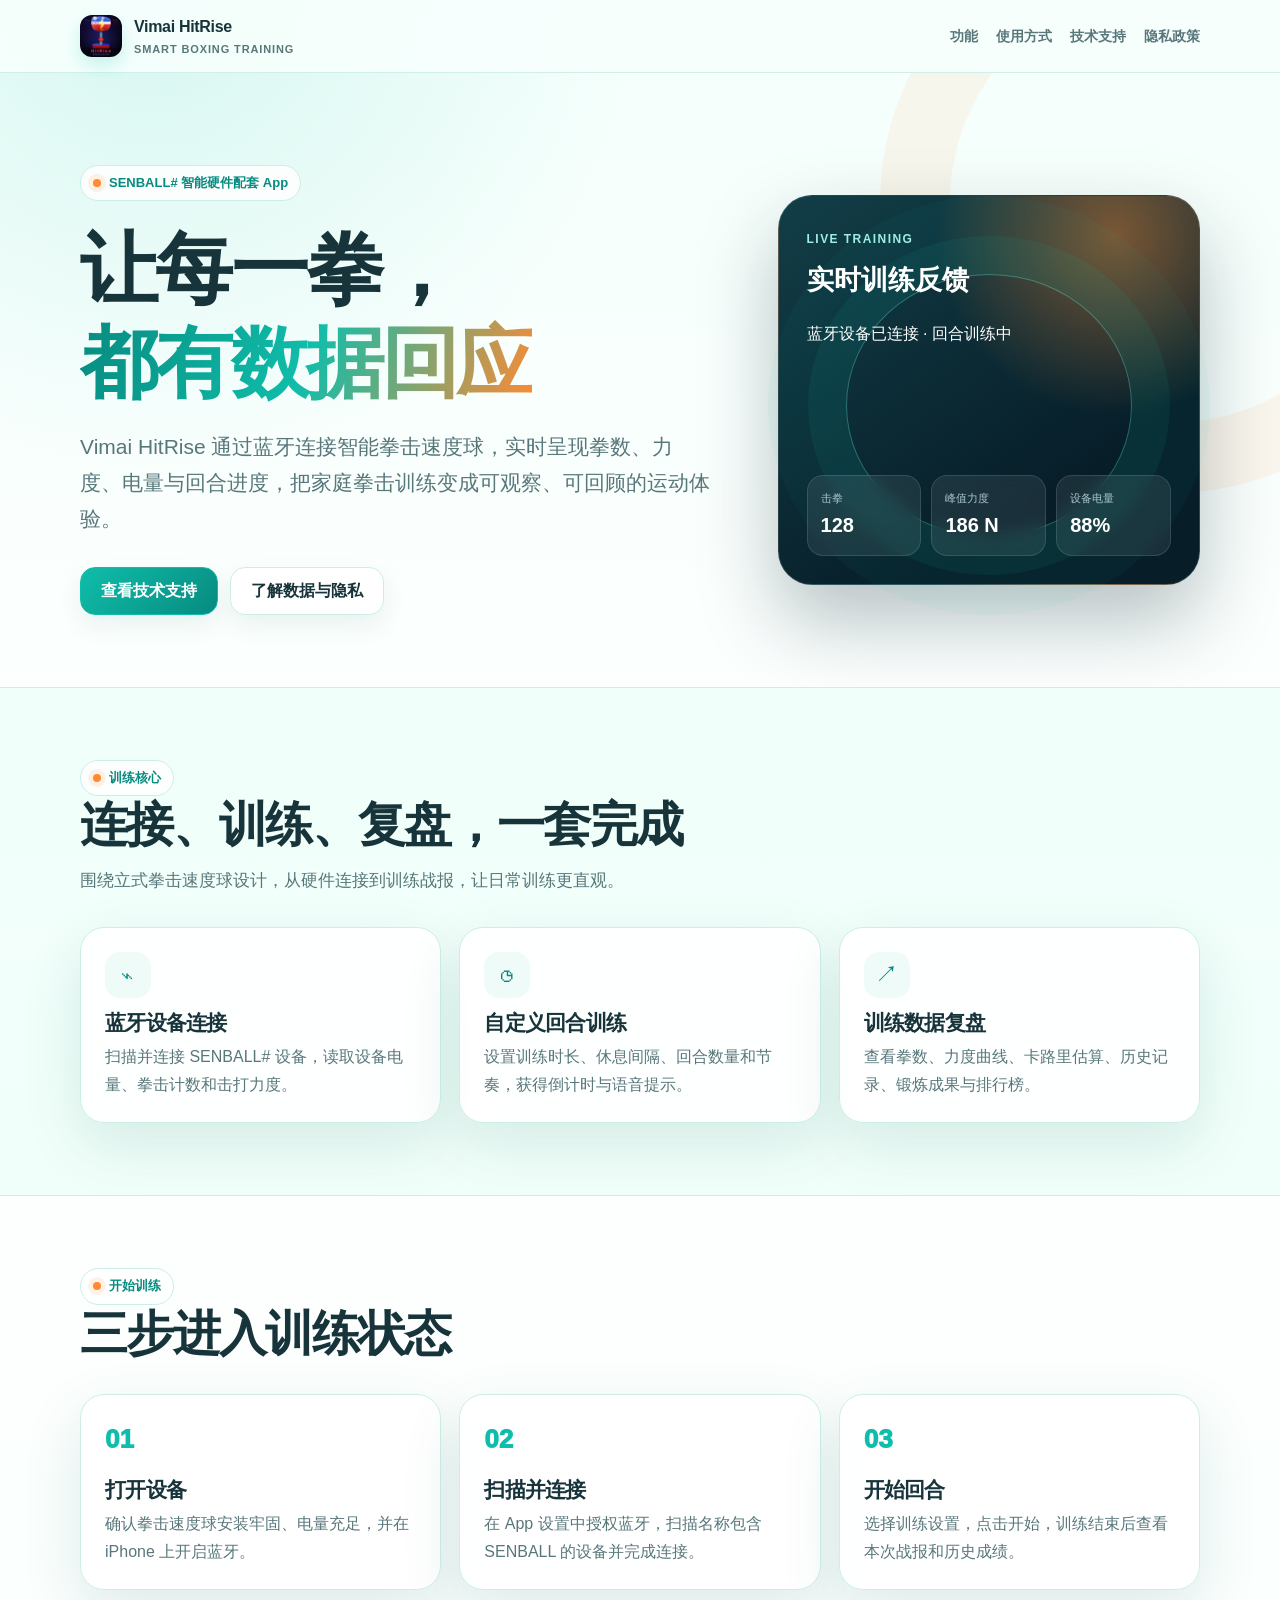
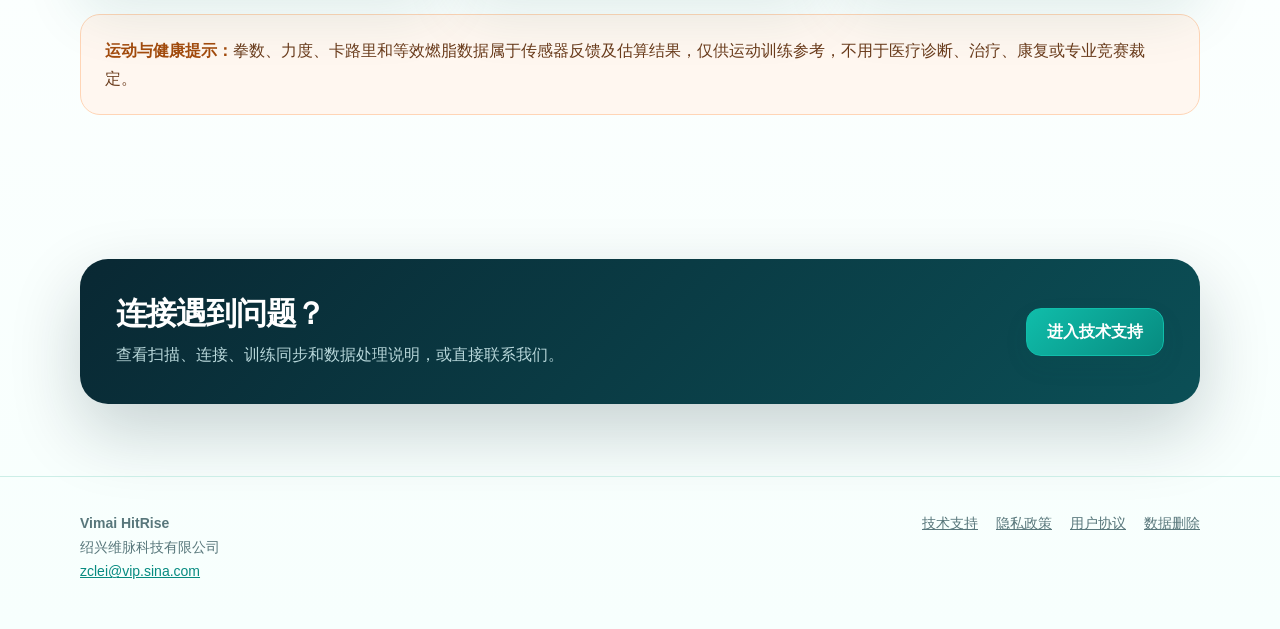
==== docs/index.html @ 072f4d4e "Prepare iOS App Store submission" ====
<!doctype html>
<html lang="zh-CN">
<head>
  <meta charset="utf-8">
  <meta name="viewport" content="width=device-width, initial-scale=1">
  <meta name="description" content="Vimai HitRise 智能拳击速度球训练 App：蓝牙连接 SENBALL# 设备，记录拳数、力度、训练回合与锻炼成果。">
  <meta name="theme-color" content="#10bdaa">
  <title>Vimai HitRise｜智能拳击速度球训练</title>
  <link rel="icon" href="./assets/app-icon.png">
  <link rel="stylesheet" href="./assets/site.css">
</head>
<body>
  <header class="site-header">
    <div class="shell">
      <a class="brand" href="./" aria-label="Vimai HitRise 首页">
        <img src="./assets/app-icon.png" alt="Vimai HitRise 图标">
        <span>Vimai HitRise<small>Smart Boxing Training</small></span>
      </a>
      <nav class="nav" aria-label="主导航">
        <a href="#features">功能</a>
        <a href="#how">使用方式</a>
        <a href="./support.html">技术支持</a>
        <a href="./privacy.html">隐私政策</a>
      </nav>
    </div>
  </header>

  <main>
    <section class="hero">
      <div class="shell hero-grid">
        <div>
          <span class="eyebrow">SENBALL# 智能硬件配套 App</span>
          <h1>让每一拳，<br><span class="gradient-text">都有数据回应</span></h1>
          <p class="lead">Vimai HitRise 通过蓝牙连接智能拳击速度球，实时呈现拳数、力度、电量与回合进度，把家庭拳击训练变成可观察、可回顾的运动体验。</p>
          <div class="actions">
            <a class="button primary" href="./support.html">查看技术支持</a>
            <a class="button" href="./privacy.html">了解数据与隐私</a>
          </div>
        </div>

        <div class="device-card" aria-label="训练数据展示示意">
          <span class="device-label">Live Training</span>
          <strong>实时训练反馈</strong>
          <p>蓝牙设备已连接 · 回合训练中</p>
          <div class="live-stats">
            <div><span>击拳</span><b>128</b></div>
            <div><span>峰值力度</span><b>186 N</b></div>
            <div><span>设备电量</span><b>88%</b></div>
          </div>
        </div>
      </div>
    </section>

    <section class="section soft" id="features">
      <div class="shell">
        <div class="section-heading">
          <span class="eyebrow">训练核心</span>
          <h2>连接、训练、复盘，一套完成</h2>
          <p>围绕立式拳击速度球设计，从硬件连接到训练战报，让日常训练更直观。</p>
        </div>
        <div class="grid-3">
          <article class="card">
            <span class="icon-box" aria-hidden="true">⌁</span>
            <h3>蓝牙设备连接</h3>
            <p>扫描并连接 SENBALL# 设备，读取设备电量、拳击计数和击打力度。</p>
          </article>
          <article class="card">
            <span class="icon-box" aria-hidden="true">◷</span>
            <h3>自定义回合训练</h3>
            <p>设置训练时长、休息间隔、回合数量和节奏，获得倒计时与语音提示。</p>
          </article>
          <article class="card">
            <span class="icon-box" aria-hidden="true">↗</span>
            <h3>训练数据复盘</h3>
            <p>查看拳数、力度曲线、卡路里估算、历史记录、锻炼成果与排行榜。</p>
          </article>
        </div>
      </div>
    </section>

    <section class="section" id="how">
      <div class="shell">
        <div class="section-heading">
          <span class="eyebrow">开始训练</span>
          <h2>三步进入训练状态</h2>
        </div>
        <div class="grid-3 steps">
          <article class="card"><h3>打开设备</h3><p>确认拳击速度球安装牢固、电量充足，并在 iPhone 上开启蓝牙。</p></article>
          <article class="card"><h3>扫描并连接</h3><p>在 App 设置中授权蓝牙，扫描名称包含 SENBALL 的设备并完成连接。</p></article>
          <article class="card"><h3>开始回合</h3><p>选择训练设置，点击开始，训练结束后查看本次战报和历史成绩。</p></article>
        </div>
        <div class="notice" style="margin-top: 24px">
          <strong>运动与健康提示：</strong>拳数、力度、卡路里和等效燃脂数据属于传感器反馈及估算结果，仅供运动训练参考，不用于医疗诊断、治疗、康复或专业竞赛裁定。
        </div>
      </div>
    </section>

    <section class="section">
      <div class="shell">
        <div class="cta">
          <div>
            <h2>连接遇到问题？</h2>
            <p>查看扫描、连接、训练同步和数据处理说明，或直接联系我们。</p>
          </div>
          <a class="button primary" href="./support.html">进入技术支持</a>
        </div>
      </div>
    </section>
  </main>

  <footer class="site-footer">
    <div class="shell footer-grid">
      <div><strong>Vimai HitRise</strong><br>绍兴维脉科技有限公司<br><a href="mailto:zclei@vip.sina.com">zclei@vip.sina.com</a></div>
      <div class="footer-links">
        <a href="./support.html">技术支持</a>
        <a href="./privacy.html">隐私政策</a>
        <a href="./terms.html">用户协议</a>
        <a href="./data-deletion.html">数据删除</a>
      </div>
    </div>
  </footer>
</body>
</html>
---- docs/assets/site.css ----
:root {
  color-scheme: light;
  --ink: #17343b;
  --muted: #58777b;
  --soft: #effbf8;
  --paper: #f8fffd;
  --panel: #ffffff;
  --line: #cceee7;
  --brand: #10bdaa;
  --brand-dark: #078b80;
  --hot: #ff8a32;
  --navy: #092833;
  --shadow: 0 22px 60px rgba(18, 92, 84, 0.12);
}

* { box-sizing: border-box; }

html { scroll-behavior: smooth; }

body {
  margin: 0;
  font-family: -apple-system, BlinkMacSystemFont, "SF Pro Display", "Segoe UI", "PingFang SC", "Microsoft YaHei", sans-serif;
  color: var(--ink);
  background:
    radial-gradient(circle at 12% 0%, rgba(16, 189, 170, 0.13), transparent 30rem),
    linear-gradient(180deg, #f4fffc 0%, #ffffff 42%, #f7fffd 100%);
  line-height: 1.72;
}

a { color: var(--brand-dark); }
a:hover { color: var(--hot); }

.shell {
  width: min(1120px, calc(100% - 36px));
  margin: 0 auto;
}

.site-header {
  position: sticky;
  top: 0;
  z-index: 20;
  background: rgba(248, 255, 253, 0.88);
  border-bottom: 1px solid rgba(204, 238, 231, 0.9);
  backdrop-filter: blur(18px);
}

.site-header .shell {
  min-height: 72px;
  display: flex;
  align-items: center;
  justify-content: space-between;
  gap: 24px;
}

.brand {
  display: inline-flex;
  align-items: center;
  gap: 12px;
  color: var(--ink);
  text-decoration: none;
  font-weight: 900;
  letter-spacing: -0.02em;
}

.brand img {
  width: 42px;
  height: 42px;
  border-radius: 12px;
  box-shadow: 0 8px 18px rgba(16, 189, 170, 0.2);
}

.brand small {
  display: block;
  color: var(--muted);
  font-size: 11px;
  font-weight: 700;
  letter-spacing: 0.08em;
  text-transform: uppercase;
}

.nav {
  display: flex;
  align-items: center;
  gap: 18px;
  font-size: 14px;
  font-weight: 750;
}

.nav a { color: var(--muted); text-decoration: none; }
.nav a[aria-current="page"], .nav a:hover { color: var(--brand-dark); }

.hero {
  position: relative;
  overflow: hidden;
  padding: 92px 0 72px;
}

.hero::after {
  content: "";
  position: absolute;
  width: 440px;
  height: 440px;
  right: -180px;
  top: -160px;
  border: 70px solid rgba(255, 138, 50, 0.08);
  border-radius: 50%;
}

.hero-grid {
  position: relative;
  z-index: 1;
  display: grid;
  grid-template-columns: minmax(0, 1.2fr) minmax(320px, 0.8fr);
  gap: 64px;
  align-items: center;
}

.eyebrow {
  display: inline-flex;
  align-items: center;
  gap: 8px;
  padding: 6px 12px;
  border: 1px solid var(--line);
  border-radius: 999px;
  background: rgba(255,255,255,0.84);
  color: var(--brand-dark);
  font-size: 13px;
  font-weight: 850;
}

.eyebrow::before {
  content: "";
  width: 8px;
  height: 8px;
  border-radius: 50%;
  background: var(--hot);
  box-shadow: 0 0 0 5px rgba(255, 138, 50, 0.12);
}

h1, h2, h3 { line-height: 1.2; letter-spacing: -0.035em; }

h1 {
  max-width: 760px;
  margin: 22px 0 18px;
  font-size: clamp(44px, 7vw, 78px);
}

.gradient-text {
  background: linear-gradient(110deg, var(--brand-dark), var(--brand), var(--hot));
  -webkit-background-clip: text;
  color: transparent;
}

.lead {
  max-width: 720px;
  margin: 0;
  color: var(--muted);
  font-size: clamp(17px, 2.2vw, 21px);
}

.actions {
  display: flex;
  flex-wrap: wrap;
  gap: 12px;
  margin-top: 30px;
}

.button {
  display: inline-flex;
  align-items: center;
  justify-content: center;
  min-height: 48px;
  padding: 0 20px;
  border: 1px solid var(--line);
  border-radius: 15px;
  background: var(--panel);
  color: var(--ink);
  text-decoration: none;
  font-weight: 850;
  box-shadow: 0 10px 24px rgba(10, 86, 78, 0.08);
}

.button.primary {
  border-color: var(--brand);
  color: white;
  background: linear-gradient(135deg, var(--brand), var(--brand-dark));
}

.device-card {
  position: relative;
  min-height: 390px;
  padding: 28px;
  border: 1px solid rgba(255,255,255,0.14);
  border-radius: 34px;
  color: white;
  background:
    radial-gradient(circle at 80% 10%, rgba(255, 138, 50, 0.45), transparent 180px),
    linear-gradient(145deg, #123e47, #071e29 72%);
  box-shadow: 0 36px 80px rgba(7, 30, 41, 0.28);
}

.device-card::after {
  content: "";
  position: absolute;
  inset: 20% 16% 12%;
  border: 1px solid rgba(102, 245, 225, 0.35);
  border-radius: 50%;
  box-shadow: 0 0 0 38px rgba(16, 189, 170, 0.08), 0 0 0 78px rgba(16, 189, 170, 0.04);
}

.device-card > * { position: relative; z-index: 1; }

.device-label {
  color: #9deee3;
  font-size: 12px;
  font-weight: 850;
  letter-spacing: 0.12em;
  text-transform: uppercase;
}

.device-card strong {
  display: block;
  margin-top: 6px;
  font-size: 27px;
}

.live-stats {
  position: absolute;
  left: 28px;
  right: 28px;
  bottom: 28px;
  display: grid;
  grid-template-columns: repeat(3, 1fr);
  gap: 10px;
}

.live-stats div {
  padding: 13px;
  border: 1px solid rgba(255,255,255,0.12);
  border-radius: 16px;
  background: rgba(255,255,255,0.08);
  backdrop-filter: blur(8px);
}

.live-stats span { display: block; color: #a9c6cb; font-size: 11px; }
.live-stats b { font-size: 20px; }

.section { padding: 72px 0; }
.section.soft { background: rgba(232, 255, 248, 0.55); border-block: 1px solid var(--line); }

.section-heading { max-width: 720px; margin-bottom: 32px; }
.section-heading h2 { margin: 0 0 12px; font-size: clamp(32px, 5vw, 48px); }
.section-heading p { margin: 0; color: var(--muted); font-size: 17px; }

.grid-3 {
  display: grid;
  grid-template-columns: repeat(3, 1fr);
  gap: 18px;
}

.card {
  padding: 24px;
  border: 1px solid var(--line);
  border-radius: 24px;
  background: rgba(255,255,255,0.92);
  box-shadow: var(--shadow);
}

.card h3 { margin: 12px 0 8px; font-size: 21px; }
.card p { margin: 0; color: var(--muted); }

.icon-box {
  display: grid;
  place-items: center;
  width: 46px;
  height: 46px;
  border-radius: 15px;
  background: var(--soft);
  color: var(--brand-dark);
  font-size: 23px;
}

.steps { counter-reset: steps; }
.steps .card { position: relative; padding-top: 70px; }
.steps .card::before {
  counter-increment: steps;
  content: "0" counter(steps);
  position: absolute;
  top: 22px;
  left: 24px;
  color: var(--brand);
  font-size: 26px;
  font-weight: 950;
}

.notice {
  padding: 22px 24px;
  border: 1px solid #ffd5b6;
  border-radius: 20px;
  background: #fff7f0;
  color: #6a3b1b;
}

.notice strong { color: #a34b0d; }

.cta {
  display: flex;
  align-items: center;
  justify-content: space-between;
  gap: 28px;
  padding: 36px;
  border-radius: 28px;
  color: white;
  background: linear-gradient(135deg, var(--navy), #0b4f56);
  box-shadow: 0 28px 70px rgba(7, 30, 41, 0.2);
}

.cta h2 { margin: 0 0 8px; font-size: 31px; }
.cta p { margin: 0; color: #b8d7da; }

.article {
  width: min(900px, calc(100% - 36px));
  margin: 0 auto;
  padding: 64px 0 88px;
}

.article-header {
  padding: 34px;
  border: 1px solid var(--line);
  border-radius: 28px;
  background: linear-gradient(135deg, #ffffff, var(--soft));
  box-shadow: var(--shadow);
}

.article-header h1 { margin: 14px 0 12px; font-size: clamp(36px, 7vw, 58px); }
.article-header p { margin: 0; color: var(--muted); }

.article section { padding-top: 34px; scroll-margin-top: 88px; }
.article h2 { margin: 0 0 14px; font-size: 27px; }
.article h3 { margin: 24px 0 8px; font-size: 19px; }
.article p, .article li { color: #36585d; }
.article li + li { margin-top: 7px; }

.meta-row {
  display: flex;
  flex-wrap: wrap;
  gap: 8px 18px;
  color: var(--muted);
  font-size: 14px;
  font-weight: 700;
}

.toc {
  display: flex;
  flex-wrap: wrap;
  gap: 8px;
  margin-top: 20px;
}

.toc a {
  padding: 6px 11px;
  border: 1px solid var(--line);
  border-radius: 999px;
  background: white;
  text-decoration: none;
  font-size: 13px;
  font-weight: 750;
}

.support-grid {
  display: grid;
  grid-template-columns: repeat(2, 1fr);
  gap: 16px;
}

.support-grid .card { box-shadow: none; }

.contact-box {
  display: flex;
  flex-wrap: wrap;
  gap: 10px 24px;
  align-items: center;
  padding: 22px;
  border: 1px solid var(--line);
  border-radius: 20px;
  background: var(--soft);
}

.site-footer {
  border-top: 1px solid var(--line);
  padding: 34px 0 46px;
  color: var(--muted);
  font-size: 14px;
}

.footer-grid {
  display: flex;
  justify-content: space-between;
  gap: 24px;
  align-items: flex-start;
}

.footer-links { display: flex; flex-wrap: wrap; gap: 12px 18px; }
.footer-links a { color: var(--muted); }

@media (max-width: 820px) {
  .nav { display: none; }
  .hero { padding-top: 64px; }
  .hero-grid { grid-template-columns: 1fr; gap: 38px; }
  .device-card { min-height: 330px; }
  .grid-3, .support-grid { grid-template-columns: 1fr; }
  .cta, .footer-grid { align-items: flex-start; flex-direction: column; }
}

@media (max-width: 480px) {
  .shell, .article { width: min(100% - 24px, 1120px); }
  .site-header .shell { min-height: 64px; }
  .brand img { width: 38px; height: 38px; }
  .brand small { display: none; }
  .hero { padding: 48px 0 56px; }
  h1 { font-size: 42px; }
  .device-card { min-height: 300px; padding: 22px; }
  .live-stats { left: 18px; right: 18px; bottom: 18px; }
  .live-stats div { padding: 10px; }
  .live-stats b { font-size: 17px; }
  .section { padding: 54px 0; }
  .card, .article-header { border-radius: 20px; }
  .article-header { padding: 25px; }
  .cta { padding: 26px; }
}

@media (prefers-reduced-motion: reduce) {
  html { scroll-behavior: auto; }
}
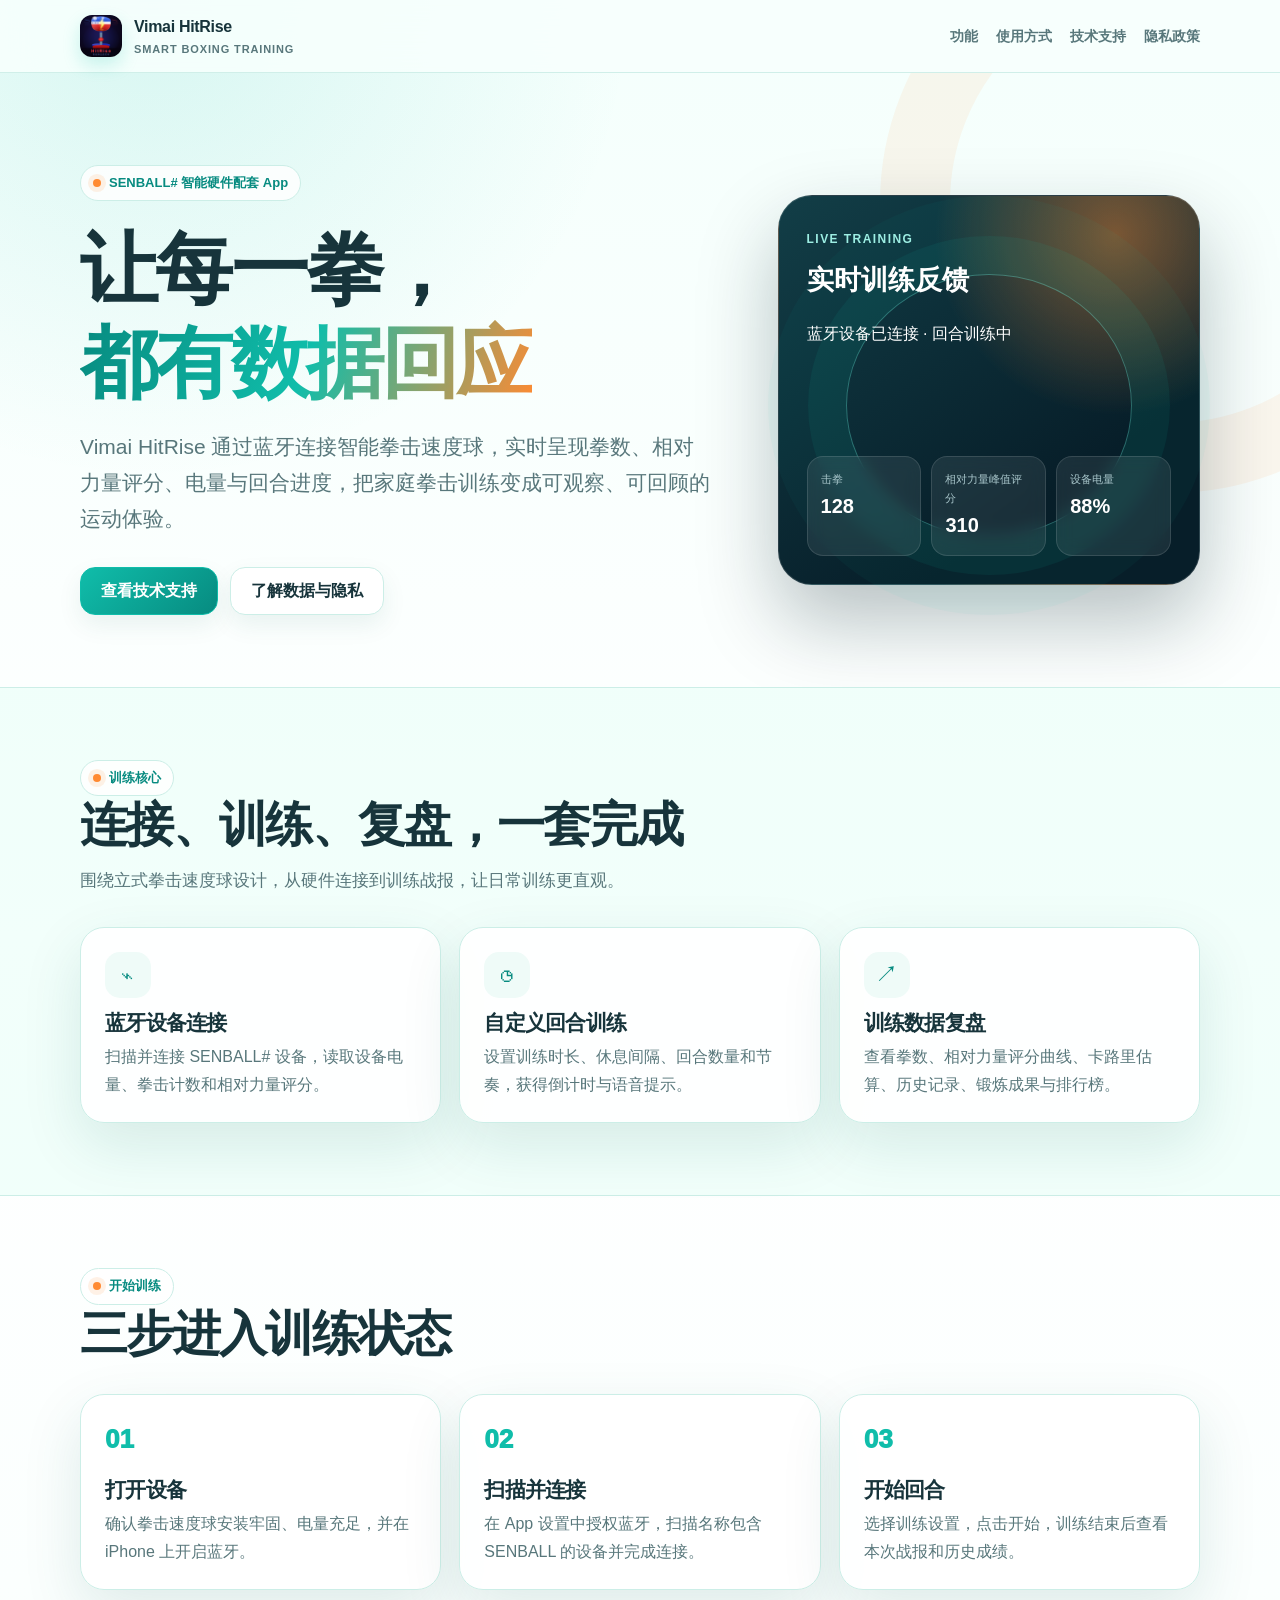
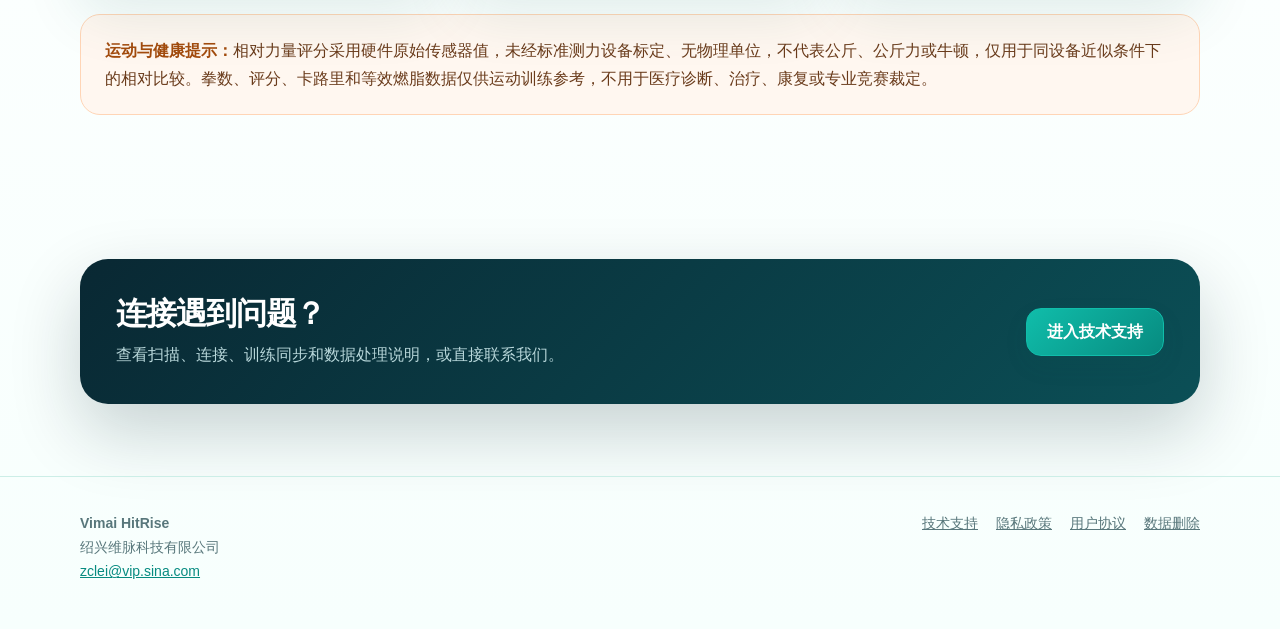
==== commit 2a2e3e72: "Use raw Relative Power Score across HitRise" ====
--- a/docs/index.html
+++ b/docs/index.html
@@ -3,7 +3,7 @@
 <head>
   <meta charset="utf-8">
   <meta name="viewport" content="width=device-width, initial-scale=1">
-  <meta name="description" content="Vimai HitRise 智能拳击速度球训练 App：蓝牙连接 SENBALL# 设备，记录拳数、力度、训练回合与锻炼成果。">
+  <meta name="description" content="Vimai HitRise 智能拳击速度球训练 App：蓝牙连接 SENBALL# 设备，记录拳数、相对力量评分、训练回合与锻炼成果。">
   <meta name="theme-color" content="#10bdaa">
   <title>Vimai HitRise｜智能拳击速度球训练</title>
   <link rel="icon" href="./assets/app-icon.png">
@@ -31,7 +31,7 @@
         <div>
           <span class="eyebrow">SENBALL# 智能硬件配套 App</span>
           <h1>让每一拳，<br><span class="gradient-text">都有数据回应</span></h1>
-          <p class="lead">Vimai HitRise 通过蓝牙连接智能拳击速度球，实时呈现拳数、力度、电量与回合进度，把家庭拳击训练变成可观察、可回顾的运动体验。</p>
+          <p class="lead">Vimai HitRise 通过蓝牙连接智能拳击速度球，实时呈现拳数、相对力量评分、电量与回合进度，把家庭拳击训练变成可观察、可回顾的运动体验。</p>
           <div class="actions">
             <a class="button primary" href="./support.html">查看技术支持</a>
             <a class="button" href="./privacy.html">了解数据与隐私</a>
@@ -44,7 +44,7 @@
           <p>蓝牙设备已连接 · 回合训练中</p>
           <div class="live-stats">
             <div><span>击拳</span><b>128</b></div>
-            <div><span>峰值力度</span><b>186 N</b></div>
+            <div><span>相对力量峰值评分</span><b>310</b></div>
             <div><span>设备电量</span><b>88%</b></div>
           </div>
         </div>
@@ -62,7 +62,7 @@
           <article class="card">
             <span class="icon-box" aria-hidden="true">⌁</span>
             <h3>蓝牙设备连接</h3>
-            <p>扫描并连接 SENBALL# 设备，读取设备电量、拳击计数和击打力度。</p>
+            <p>扫描并连接 SENBALL# 设备，读取设备电量、拳击计数和相对力量评分。</p>
           </article>
           <article class="card">
             <span class="icon-box" aria-hidden="true">◷</span>
@@ -72,7 +72,7 @@
           <article class="card">
             <span class="icon-box" aria-hidden="true">↗</span>
             <h3>训练数据复盘</h3>
-            <p>查看拳数、力度曲线、卡路里估算、历史记录、锻炼成果与排行榜。</p>
+            <p>查看拳数、相对力量评分曲线、卡路里估算、历史记录、锻炼成果与排行榜。</p>
           </article>
         </div>
       </div>
@@ -90,7 +90,7 @@
           <article class="card"><h3>开始回合</h3><p>选择训练设置，点击开始，训练结束后查看本次战报和历史成绩。</p></article>
         </div>
         <div class="notice" style="margin-top: 24px">
-          <strong>运动与健康提示：</strong>拳数、力度、卡路里和等效燃脂数据属于传感器反馈及估算结果，仅供运动训练参考，不用于医疗诊断、治疗、康复或专业竞赛裁定。
+          <strong>运动与健康提示：</strong>相对力量评分采用硬件原始传感器值，未经标准测力设备标定、无物理单位，不代表公斤、公斤力或牛顿，仅用于同设备近似条件下的相对比较。拳数、评分、卡路里和等效燃脂数据仅供运动训练参考，不用于医疗诊断、治疗、康复或专业竞赛裁定。
         </div>
       </div>
     </section>
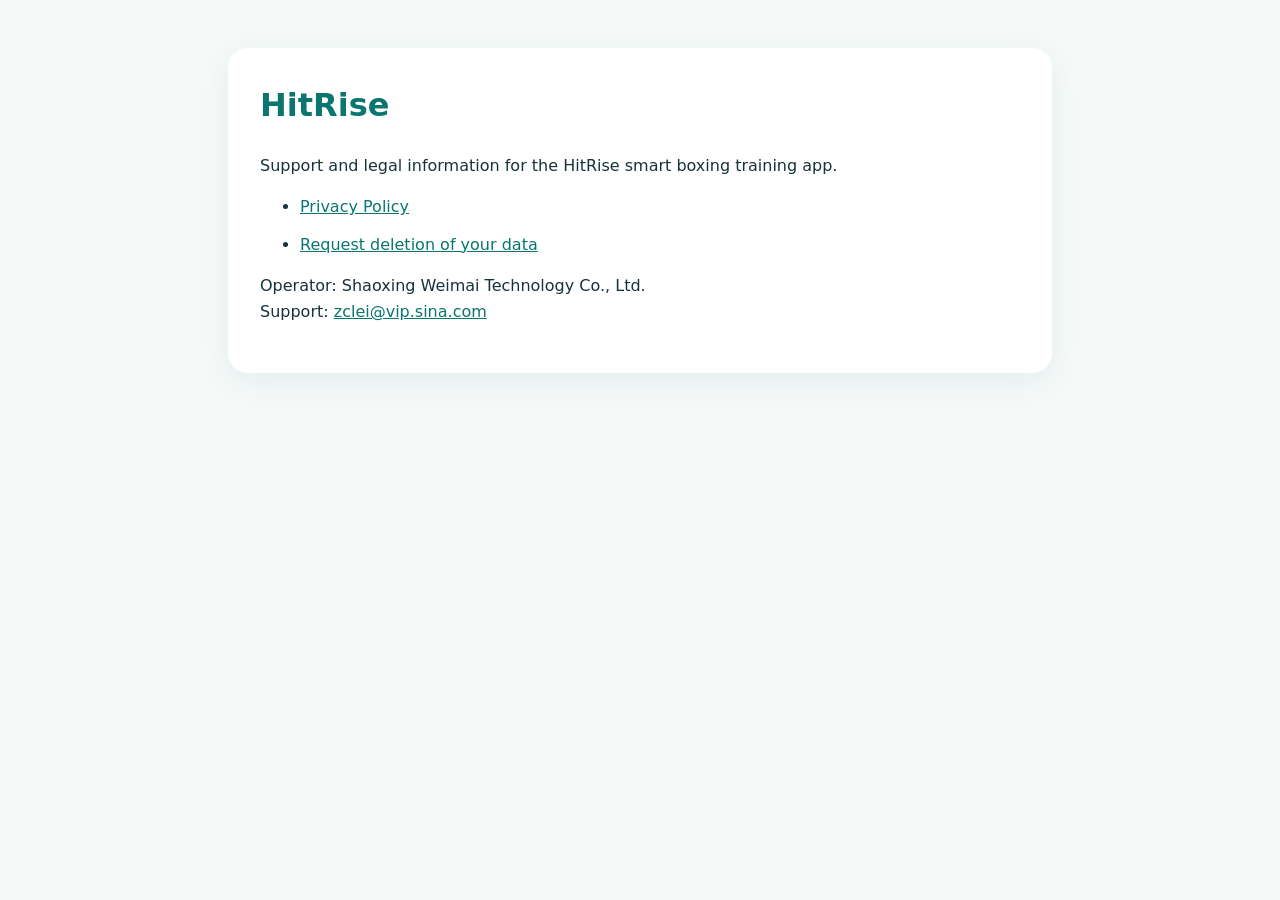
==== commit 7ab897fa: "Add public HitRise privacy and data deletion pages" ====
--- a/docs/index.html
+++ b/docs/index.html
@@ -1,123 +1,22 @@
 <!doctype html>
-<html lang="zh-CN">
+<html lang="en">
 <head>
   <meta charset="utf-8">
   <meta name="viewport" content="width=device-width, initial-scale=1">
-  <meta name="description" content="Vimai HitRise 智能拳击速度球训练 App：蓝牙连接 SENBALL# 设备，记录拳数、相对力量评分、训练回合与锻炼成果。">
-  <meta name="theme-color" content="#10bdaa">
-  <title>Vimai HitRise｜智能拳击速度球训练</title>
-  <link rel="icon" href="./assets/app-icon.png">
-  <link rel="stylesheet" href="./assets/site.css">
+  <title>HitRise support and legal information</title>
+  <style>
+    body{font:16px/1.6 system-ui,-apple-system,"Segoe UI",sans-serif;color:#17323b;background:#f5faf9;margin:0}
+    main{max-width:760px;margin:48px auto;padding:32px;background:#fff;border-radius:20px;box-shadow:0 8px 32px #153e4112}
+    h1{margin-top:0;color:#0b766f}a{color:#08766e}li{margin:12px 0}
+  </style>
 </head>
-<body>
-  <header class="site-header">
-    <div class="shell">
-      <a class="brand" href="./" aria-label="Vimai HitRise 首页">
-        <img src="./assets/app-icon.png" alt="Vimai HitRise 图标">
-        <span>Vimai HitRise<small>Smart Boxing Training</small></span>
-      </a>
-      <nav class="nav" aria-label="主导航">
-        <a href="#features">功能</a>
-        <a href="#how">使用方式</a>
-        <a href="./support.html">技术支持</a>
-        <a href="./privacy.html">隐私政策</a>
-      </nav>
-    </div>
-  </header>
-
-  <main>
-    <section class="hero">
-      <div class="shell hero-grid">
-        <div>
-          <span class="eyebrow">SENBALL# 智能硬件配套 App</span>
-          <h1>让每一拳，<br><span class="gradient-text">都有数据回应</span></h1>
-          <p class="lead">Vimai HitRise 通过蓝牙连接智能拳击速度球，实时呈现拳数、相对力量评分、电量与回合进度，把家庭拳击训练变成可观察、可回顾的运动体验。</p>
-          <div class="actions">
-            <a class="button primary" href="./support.html">查看技术支持</a>
-            <a class="button" href="./privacy.html">了解数据与隐私</a>
-          </div>
-        </div>
-
-        <div class="device-card" aria-label="训练数据展示示意">
-          <span class="device-label">Live Training</span>
-          <strong>实时训练反馈</strong>
-          <p>蓝牙设备已连接 · 回合训练中</p>
-          <div class="live-stats">
-            <div><span>击拳</span><b>128</b></div>
-            <div><span>相对力量峰值评分</span><b>310</b></div>
-            <div><span>设备电量</span><b>88%</b></div>
-          </div>
-        </div>
-      </div>
-    </section>
-
-    <section class="section soft" id="features">
-      <div class="shell">
-        <div class="section-heading">
-          <span class="eyebrow">训练核心</span>
-          <h2>连接、训练、复盘，一套完成</h2>
-          <p>围绕立式拳击速度球设计，从硬件连接到训练战报，让日常训练更直观。</p>
-        </div>
-        <div class="grid-3">
-          <article class="card">
-            <span class="icon-box" aria-hidden="true">⌁</span>
-            <h3>蓝牙设备连接</h3>
-            <p>扫描并连接 SENBALL# 设备，读取设备电量、拳击计数和相对力量评分。</p>
-          </article>
-          <article class="card">
-            <span class="icon-box" aria-hidden="true">◷</span>
-            <h3>自定义回合训练</h3>
-            <p>设置训练时长、休息间隔、回合数量和节奏，获得倒计时与语音提示。</p>
-          </article>
-          <article class="card">
-            <span class="icon-box" aria-hidden="true">↗</span>
-            <h3>训练数据复盘</h3>
-            <p>查看拳数、相对力量评分曲线、卡路里估算、历史记录、锻炼成果与排行榜。</p>
-          </article>
-        </div>
-      </div>
-    </section>
-
-    <section class="section" id="how">
-      <div class="shell">
-        <div class="section-heading">
-          <span class="eyebrow">开始训练</span>
-          <h2>三步进入训练状态</h2>
-        </div>
-        <div class="grid-3 steps">
-          <article class="card"><h3>打开设备</h3><p>确认拳击速度球安装牢固、电量充足，并在 iPhone 上开启蓝牙。</p></article>
-          <article class="card"><h3>扫描并连接</h3><p>在 App 设置中授权蓝牙，扫描名称包含 SENBALL 的设备并完成连接。</p></article>
-          <article class="card"><h3>开始回合</h3><p>选择训练设置，点击开始，训练结束后查看本次战报和历史成绩。</p></article>
-        </div>
-        <div class="notice" style="margin-top: 24px">
-          <strong>运动与健康提示：</strong>相对力量评分采用硬件原始传感器值，未经标准测力设备标定、无物理单位，不代表公斤、公斤力或牛顿，仅用于同设备近似条件下的相对比较。拳数、评分、卡路里和等效燃脂数据仅供运动训练参考，不用于医疗诊断、治疗、康复或专业竞赛裁定。
-        </div>
-      </div>
-    </section>
-
-    <section class="section">
-      <div class="shell">
-        <div class="cta">
-          <div>
-            <h2>连接遇到问题？</h2>
-            <p>查看扫描、连接、训练同步和数据处理说明，或直接联系我们。</p>
-          </div>
-          <a class="button primary" href="./support.html">进入技术支持</a>
-        </div>
-      </div>
-    </section>
-  </main>
-
-  <footer class="site-footer">
-    <div class="shell footer-grid">
-      <div><strong>Vimai HitRise</strong><br>绍兴维脉科技有限公司<br><a href="mailto:zclei@vip.sina.com">zclei@vip.sina.com</a></div>
-      <div class="footer-links">
-        <a href="./support.html">技术支持</a>
-        <a href="./privacy.html">隐私政策</a>
-        <a href="./terms.html">用户协议</a>
-        <a href="./data-deletion.html">数据删除</a>
-      </div>
-    </div>
-  </footer>
-</body>
+<body><main>
+  <h1>HitRise</h1>
+  <p>Support and legal information for the HitRise smart boxing training app.</p>
+  <ul>
+    <li><a href="privacy.html">Privacy Policy</a></li>
+    <li><a href="data-deletion.html">Request deletion of your data</a></li>
+  </ul>
+  <p>Operator: Shaoxing Weimai Technology Co., Ltd.<br>Support: <a href="mailto:zclei@vip.sina.com">zclei@vip.sina.com</a></p>
+</main></body>
 </html>
